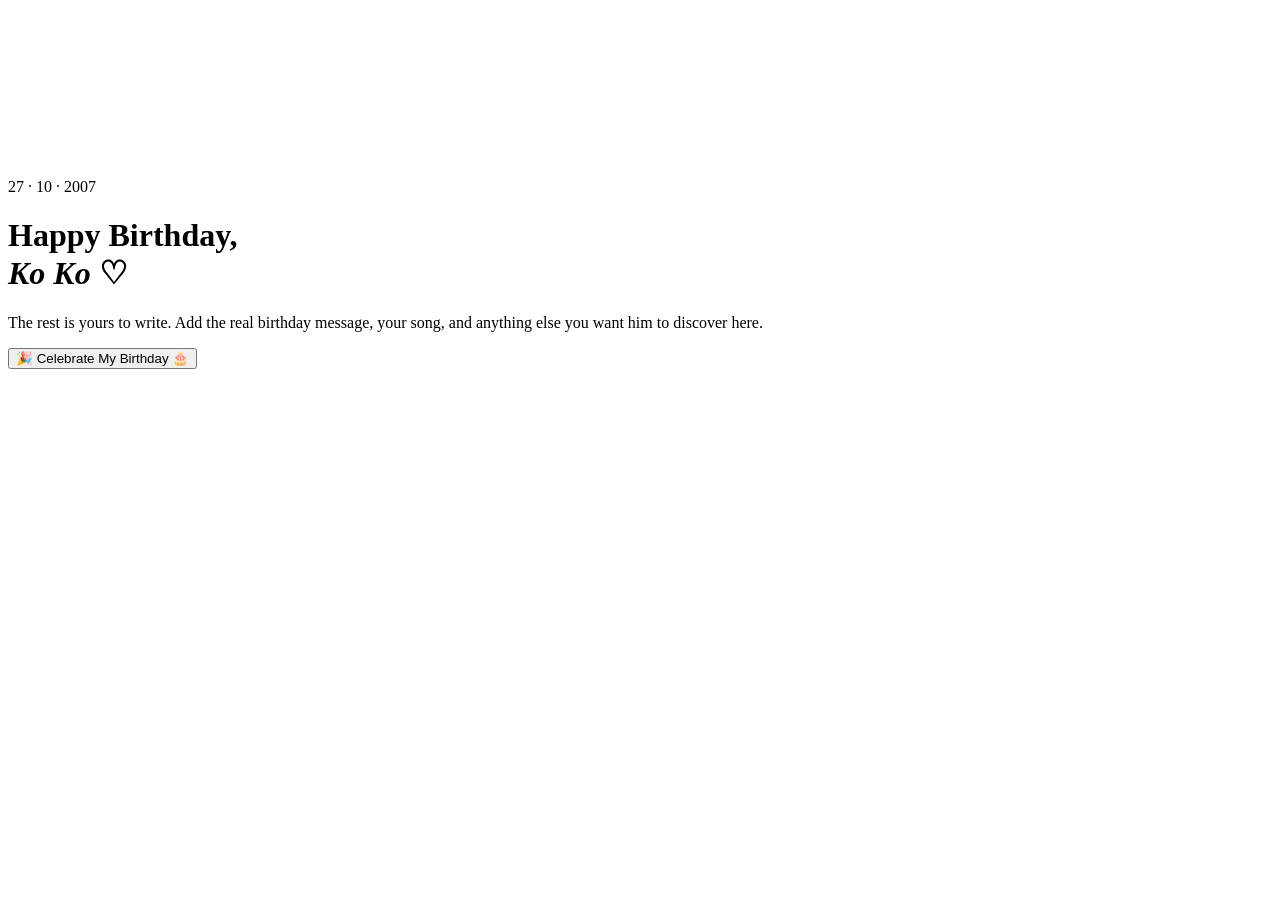
==== final.html @ d56f0968 "Add files via upload" ====
<!DOCTYPE html>
<html lang="en">
<head>
<meta charset="UTF-8"><meta name="viewport" content="width=device-width,initial-scale=1">
<title>Happy Birthday ♡</title><link rel="stylesheet" href="css/style.css">
</head>
<body class="final-page">
<canvas id="confetti"></canvas>

<main class="final-main">

  <div class="cake" id="cake"><div class="flame"></div><div class="candle"></div><div class="icing"></div><div class="cake-body"></div></div>
  <p class="overline">27 · 10 · 2007</p>
  <h1>Happy Birthday,<br><i id="name">Ko Ko</i> ♡</h1>
  <p class="final-copy">The rest is yours to write. Add the real birthday message, your song, and anything else you want him to discover here.</p>
  

<button class="dark-btn" id="celebrate">🎉 Celebrate My Birthday 🎂</button>



<section id="wishArea" class="wish-area" hidden>
  <span class="chapter">A LITTLE MOMENT FOR YOU</span>

  <h2>Close your eyes. Make a wish. ♡</h2>

  <p>
    This time, it's your wish.
    Nobody else gets to choose it for you.
    Write down whatever your heart wishes for.
  </p>

  <form id="wishForm">
    <textarea
      id="wishInput"
      name="wish"
      maxlength="1500"
      rows="6"
      placeholder="If I could wish for anything..."
      required
    ></textarea>

    <button id="saveWish" class="dark-btn" type="submit">
      Save My Wish ♡
    </button>
  </form>

  <p id="saveStatus" role="status" aria-live="polite"></p>
</section>

<audio id="birthdaySong" preload="auto">
  <source src="assets/nastelbom-happy-birthday-495860.mp3" type="audio/mpeg">
</audio>


 
</main>
<script src="js/config.js"></script><script src="js/guard.js"></script><script src="js/final.js"></script>
</body>
</html>
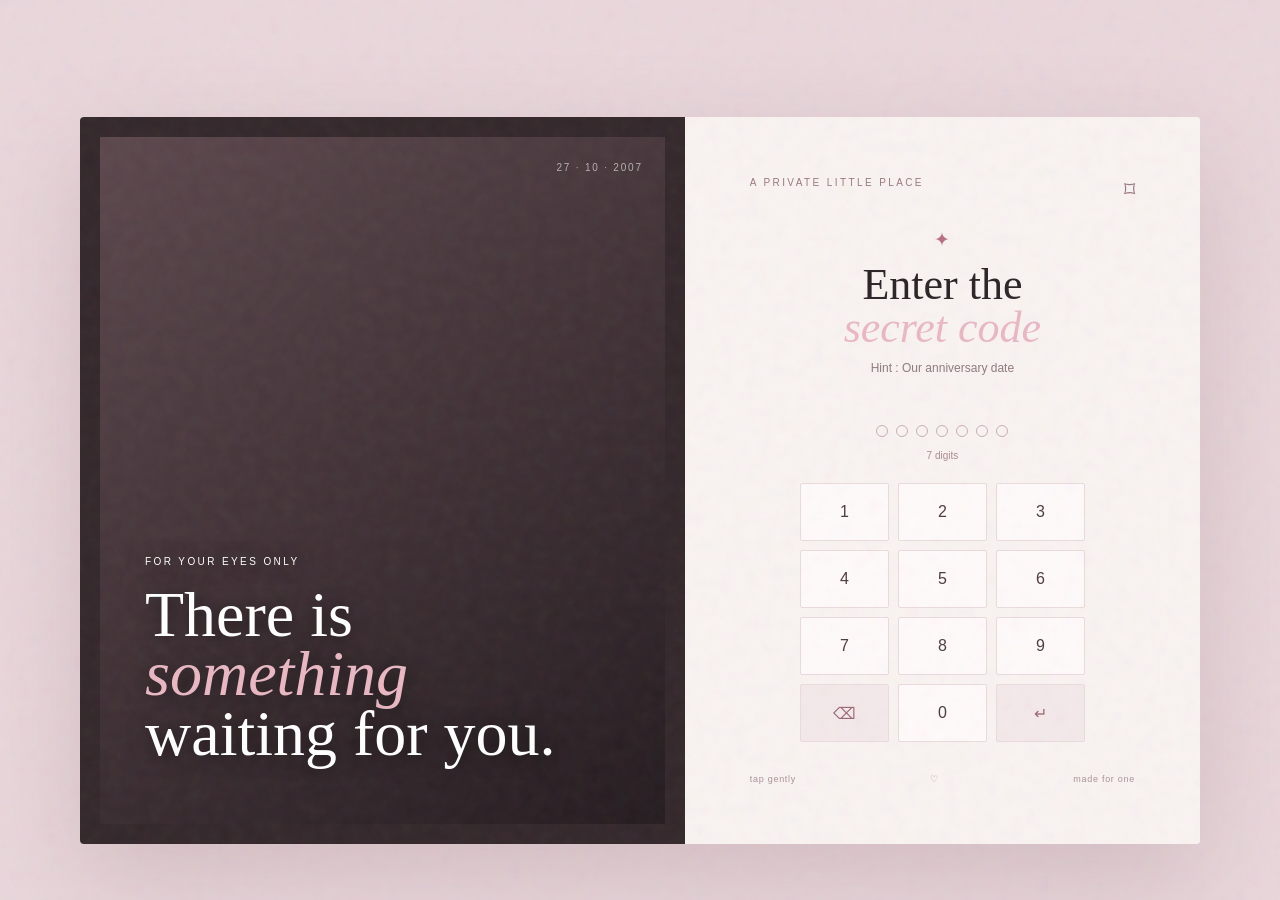
==== commit e1c7dc4a: "Update birthday message and add celebrate button Removed placeholder message and added a button for " ====
--- a/final.html
+++ b/final.html
@@ -3,6 +3,7 @@
 <head>
 <meta charset="UTF-8"><meta name="viewport" content="width=device-width,initial-scale=1">
 <title>Happy Birthday ♡</title><link rel="stylesheet" href="css/style.css">
+
 </head>
 <body class="final-page">
 <canvas id="confetti"></canvas>
@@ -12,8 +13,7 @@
   <div class="cake" id="cake"><div class="flame"></div><div class="candle"></div><div class="icing"></div><div class="cake-body"></div></div>
   <p class="overline">27 · 10 · 2007</p>
   <h1>Happy Birthday,<br><i id="name">Ko Ko</i> ♡</h1>
-  <p class="final-copy">The rest is yours to write. Add the real birthday message, your song, and anything else you want him to discover here.</p>
-  
+ 
 
 <button class="dark-btn" id="celebrate">🎉 Celebrate My Birthday 🎂</button>
 
--- a/css/style.css
+++ b/css/style.css
@@ -0,0 +1,2003 @@
+
+* {
+  box-sizing: border-box
+}
+
+html {
+  scroll-behavior: smooth
+}
+
+body {
+  margin: 0;
+  font-family: "DM Sans", sans-serif;
+  color: #2b2326
+}
+
+button {
+  font: inherit
+}
+
+a {
+  text-decoration: none;
+  color: inherit
+}
+
+.grain:after,
+.cinema-noise:after {
+  content: "";
+  position: fixed;
+  inset: -50%;
+  pointer-events: none;
+  opacity: .055;
+  background-image: url("data:image/svg+xml,%3Csvg viewBox='0 0 160 160' xmlns='http://www.w3.org/2000/svg'%3E%3Cfilter id='n'%3E%3CfeTurbulence type='fractalNoise' baseFrequency='.85' numOctaves='4' stitchTiles='stitch'/%3E%3C/filter%3E%3Crect width='100%25' height='100%25' filter='url(%23n)'/%3E%3C/svg%3E");
+  z-index: 100
+}
+
+.login {
+  min-height: 100vh;
+  background: #ead7dc;
+  display: grid;
+  place-items: center;
+  padding: 25px
+}
+
+.login-stage {
+  width: min(1120px, 100%);
+  min-height: 720px;
+  display: grid;
+  grid-template-columns: 1.08fr .92fr;
+  background: #f8f2f1;
+  box-shadow: 0 35px 100px #74535c33;
+  overflow: hidden;
+  border-radius: 4px;
+  transition: .7s
+}
+
+.login-stage.success {
+  transform: scale(1.03);
+  opacity: 0
+}
+
+.login-visual {
+  position: relative;
+  min-height: 720px;
+  background: #33272b;
+  overflow: hidden
+}
+
+.photo-frame {
+  position: absolute;
+  inset: 20px;
+  background: linear-gradient(145deg, #5c474d, #241b1f);
+  overflow: hidden
+}
+
+.photo-placeholder {
+  position: absolute;
+  inset: 0;
+  display: grid;
+  place-content: center;
+  text-align: center;
+  color: #e6cfd4;
+  letter-spacing: .18em;
+  font-size: 12px;
+  background: radial-gradient(circle at 50% 35%, #80606a, #2c2226 70%)
+}
+
+.placeholder-mark {
+  font: 80px "Playfair Display";
+  margin-bottom: 15px
+}
+
+.photo-placeholder small {
+  display: block;
+  letter-spacing: 0;
+  font-size: 10px;
+  opacity: .65;
+  margin-top: 8px
+}
+
+.visual-copy {
+  position: absolute;
+  left: 65px;
+  bottom: 65px;
+  color: #fff;
+  z-index: 2;
+  text-shadow: 0 2px 20px #0009
+}
+
+.visual-copy span,
+.tiny-label,
+.overline,
+.chapter {
+  font-size: 10px;
+  letter-spacing: .24em
+}
+
+.visual-copy h1 {
+  font: 500 clamp(42px, 5vw, 73px)/.93 "Playfair Display";
+  margin: 16px 0
+}
+
+.visual-copy em,
+.login-title i,
+h1 i {
+  color: #e9b8c3
+}
+
+.visual-copy p {
+  font-size: 12px;
+  opacity: .75
+}
+
+.date-stamp {
+  position: absolute;
+  right: 42px;
+  top: 45px;
+  color: #fff9;
+  font-size: 10px;
+  letter-spacing: .18em;
+  z-index: 3
+}
+
+.login-panel {
+  padding: 60px 65px;
+  display: flex;
+  flex-direction: column;
+  justify-content: center;
+  background: #f9f3f1
+}
+
+.panel-top {
+  display: flex;
+  justify-content: space-between;
+  color: #9a777f
+}
+
+.lock {
+  font-size: 22px
+}
+
+.login-title {
+  text-align: center;
+  margin: 25px 0 25px
+}
+
+.star {
+  font-size: 19px;
+  color: #b86f7e
+}
+
+.login-title h2 {
+  font: 500 44px/.98 "Playfair Display";
+  margin: 12px 0
+}
+
+.login-title p {
+  font-size: 12px;
+  color: #8e7a7e
+}
+
+.pin {
+  display: flex;
+  justify-content: center;
+  gap: 8px;
+  margin: 13px 0
+}
+
+.pin i {
+  width: 12px;
+  height: 12px;
+  border: 1px solid #c9afb5;
+  border-radius: 50%;
+  transition: .2s
+}
+
+.pin i.on {
+  background: #ad6878;
+  border-color: #ad6878;
+  box-shadow: 0 0 0 4px #ad68781a
+}
+
+.message {
+  text-align: center;
+  height: 18px;
+  color: #aa8b91;
+  font-size: 10px;
+  margin-bottom: 15px
+}
+
+.message.error {
+  color: #b84f63
+}
+
+.keypad {
+  width: 285px;
+  max-width: 100%;
+  margin: auto;
+  display: grid;
+  grid-template-columns: repeat(3, 1fr);
+  gap: 9px
+}
+
+.keypad button {
+  height: 58px;
+  border: 1px solid #eadbdd;
+  background: #fffafa;
+  color: #4b3b40;
+  border-radius: 2px;
+  cursor: pointer;
+  transition: .2s
+}
+
+.keypad button:hover {
+  background: #efdde1;
+  transform: translateY(-2px)
+}
+
+.keypad .soft {
+  background: #f4e9ea;
+  color: #9b6874
+}
+
+.login-bottom {
+  display: flex;
+  justify-content: space-between;
+  font-size: 9px;
+  color: #aa9297;
+  margin-top: 32px;
+  letter-spacing: .08em
+}
+
+.cinema {
+  min-height: 100vh;
+  background: #0d0a0c;
+  color: #f9f2ef;
+  display: grid;
+  place-items: center
+}
+
+.intro {
+  text-align: center;
+  width: min(760px, 90%);
+  position: relative
+}
+
+.intro-line {
+  height: 1px;
+  width: 55px;
+  background: #bd7888;
+  margin: 0 auto 28px
+}
+
+.intro h1 {
+  font: 500 clamp(45px, 7vw, 88px)/.95 "Playfair Display";
+  min-height: 1.9em;
+  margin: 15px 0
+}
+
+.intro-sub {
+  max-width: 510px;
+  margin: 0 auto;
+  color: #a99b9f;
+  line-height: 1.7;
+  font-size: 14px
+}
+
+.ghost-btn {
+  margin-top: 38px;
+  padding: 14px 24px;
+  border: 1px solid #69545a;
+  background: transparent;
+  color: #fff;
+  border-radius: 999px;
+  cursor: pointer
+}
+
+.ghost-btn span {
+  margin-left: 18px;
+  color: #d18b99
+}
+
+.progress {
+  position: fixed;
+  bottom: 30px;
+  left: 50%;
+  transform: translateX(-50%);
+  font-size: 9px;
+  letter-spacing: .2em;
+  color: #73666b
+}
+
+.progress span {
+  display: inline-block;
+  width: 70px;
+  height: 1px;
+  background: #5c4c51;
+  margin: 0 12px 3px
+}
+
+.gift-page,
+.letter-page {
+  min-height: 100vh;
+  background: #eee1dc
+}
+
+.minimal-head {
+  height: 75px;
+  padding: 0 5%;
+  display: flex;
+  align-items: center;
+  justify-content: space-between;
+  font-size: 9px;
+  letter-spacing: .2em;
+  color: #897278;
+  border-bottom: 1px solid #dac8c6
+}
+
+.gift-stage {
+  text-align: center;
+  min-height: calc(100vh - 75px);
+  display: flex;
+  flex-direction: column;
+  align-items: center;
+  justify-content: center
+}
+
+.gift-stage h1 {
+  font: 500 clamp(46px, 7vw, 84px)/.95 "Playfair Display";
+  margin: 17px 0
+}
+
+.subtle {
+  color: #8c777a;
+  font-size: 13px
+}
+
+.gift-box {
+  width: 180px;
+  height: 155px;
+  position: relative;
+  margin: 55px auto 28px;
+  cursor: pointer;
+  filter: drop-shadow(0 30px 25px #5e3b431f)
+}
+
+.box-body {
+  position: absolute;
+  left: 15px;
+  right: 15px;
+  bottom: 0;
+  height: 100px;
+  background: #b97181;
+  border-radius: 3px
+}
+
+.lid {
+  position: absolute;
+  z-index: 4;
+  left: 5px;
+  right: 5px;
+  top: 36px;
+  height: 34px;
+  background: #c88795;
+  border-radius: 3px;
+  transition: .8s
+}
+
+.lid span {
+  color: #f7e4e6
+}
+
+.ribbon-v {
+  position: absolute;
+  z-index: 5;
+  left: 82px;
+  top: 36px;
+  width: 17px;
+  height: 119px;
+  background: #efd3d8
+}
+
+.ribbon-h {
+  position: absolute;
+  z-index: 5;
+  left: 15px;
+  right: 15px;
+  top: 77px;
+  height: 14px;
+  background: #efd3d8
+}
+
+.glow {
+  position: absolute;
+  inset: -50px;
+  background: #e7aeba55;
+  filter: blur(35px);
+  z-index: -1
+}
+
+.gift-box.opened .lid {
+  transform: translateY(-80px) rotate(-4deg);
+  opacity: .1
+}
+
+.gift-box.opened .box-body {
+  transform: translateY(20px);
+  transition: .7s
+}
+
+.gift-box.opened .glow {
+  opacity: 1;
+  transform: scale(1.5)
+}
+
+.dark-btn {
+  border: 0;
+  background: #2e2528;
+  color: white;
+  padding: 14px 24px;
+  border-radius: 999px;
+  cursor: pointer;
+  font-size: 12px;
+  transition: .2s
+}
+
+.dark-btn:hover {
+  transform: translateY(-2px);
+  background: #a86170
+}
+
+.hint {
+  font-size: 9px;
+  color: #a58f93;
+  margin-top: 12px
+}
+
+.memory-page {
+  min-height: 100vh;
+  background: #f4eee9
+}
+
+.memory-main,
+.story-main {
+  width: min(1120px, 90%);
+  margin: auto;
+  padding: 80px 0
+}
+
+.chapter-intro {
+  max-width: 700px;
+  margin-bottom: 55px
+}
+
+.chapter-intro h1 {
+  font: 500 clamp(48px, 7vw, 88px)/.92 "Playfair Display";
+  margin: 18px 0
+}
+
+.chapter-intro p {
+  max-width: 480px;
+  color: #8b787a;
+  line-height: 1.7
+}
+
+.memory-wall {
+  display: grid;
+  grid-template-columns: 1fr 1fr 1fr;
+  gap: 28px;
+  align-items: start
+}
+
+.memory-card {
+  background: #fff;
+  padding: 12px 12px 20px;
+  box-shadow: 0 20px 50px #49323712;
+  transition: .4s
+}
+
+.memory-card:hover {
+  transform: translateY(-8px) rotate(0) !important
+}
+
+.memory-card:nth-child(1) {
+  transform: rotate(-2deg)
+}
+
+.memory-card:nth-child(2) {
+  transform: translateY(65px) rotate(2deg)
+}
+
+.memory-card:nth-child(3) {
+  transform: translateY(10px) rotate(-1deg);
+  grid-column: 2/4
+}
+
+.memory-card:nth-child(4) {
+  transform: translateY(30px) rotate(2deg)
+}
+
+.real-photo {
+  height: 260px;
+  display: grid;
+  place-items: center;
+  background: linear-gradient(135deg, #dac2c6, #efe1da);
+  color: #99777e;
+  font-size: 10px;
+  letter-spacing: .2em
+}
+
+.memory-card.wide .real-photo {
+  height: 320px
+}
+
+.memory-card span {
+  display: block;
+  font-size: 9px;
+  color: #b78a92;
+  margin: 18px 5px 5px
+}
+
+.memory-card h3 {
+  font: 500 25px "Playfair Display";
+  margin: 0 5px
+}
+
+.memory-card p {
+  font-size: 11px;
+  color: #887579;
+  margin: 8px 5px
+}
+
+.next-link {
+  display: block;
+  width: max-content;
+  margin: 70px auto 0;
+  font-size: 12px;
+  letter-spacing: .08em;
+  color: #80686e
+}
+
+.next-link b {
+  font-size: 18px;
+  margin-left: 15px;
+  color: #b36978
+}
+
+.story-page {
+  min-height: 100vh;
+  background: #21191d;
+  color: #f5ebe8
+}
+
+.story-main {
+  padding-bottom: 100px
+}
+
+.centered {
+  text-align: center;
+  margin: 20px auto 85px
+}
+
+.centered p {
+  margin: 0 auto;
+  color: #9e8e91
+}
+
+.story-line {
+  max-width: 760px;
+  margin: auto;
+  border-left: 1px solid #59474c;
+  padding-left: 48px
+}
+
+.story-line article {
+  position: relative;
+  padding: 0 0 75px
+}
+
+.story-line time {
+  position: absolute;
+  left: -71px;
+  top: -2px;
+  width: 45px;
+  height: 45px;
+  border: 1px solid #71565d;
+  border-radius: 50%;
+  display: grid;
+  place-items: center;
+  font-size: 10px;
+  color: #d19aa5;
+  background: #21191d
+}
+
+.story-line small {
+  font-size: 9px;
+  letter-spacing: .18em;
+  color: #b87986
+}
+
+.story-line h2 {
+  font: 500 35px "Playfair Display";
+  margin: 13px 0
+}
+
+.story-line p {
+  color: #a69598;
+  line-height: 1.8;
+  font-size: 13px;
+  max-width: 560px
+}
+
+.letter-stage {
+  min-height: calc(100vh - 75px);
+  display: flex;
+  flex-direction: column;
+  align-items: center;
+  justify-content: center
+}
+
+
+
+.envelope-wrap {
+  width: min(600px, 88vw);
+  height: 390px;
+  position: relative;
+  perspective: 1000px;
+  margin-bottom: 35px
+}
+
+.envelope-back {
+  position: absolute;
+  inset: 25px 0 0;
+  background: #c99586;
+  border-radius: 3px;
+  box-shadow: 0 25px 70px #55333b22
+}
+
+
+.letter-sheet {
+  position: absolute;
+  z-index: 3;
+  left: 9%;
+  right: 9%;
+  top: 50px;
+  height: 350px;
+  background: #fffaf2;
+  padding: 22px 28px;
+  box-shadow: 0 10px 35px #533b361c;
+  transition: .9s;
+  overflow: hidden;
+}
+
+.letter-sheet small {
+  font-size: 9px;
+  letter-spacing: .2em;
+  color: #b07680;
+}
+
+.letter-sheet h1 {
+  font: 500 25px "Playfair Display", Georgia, serif;
+  margin: 8px 0 12px;
+}
+
+.letter-sheet p {
+  font-size: 11.5px;
+  line-height: 1.45;
+  color: #000000b0;
+  margin: 0;
+}
+
+
+
+.signature {
+  font: italic 20px "Playfair Display";
+  text-align: right;
+  margin-top: 20px
+}
+
+.envelope-flap {
+  position: absolute;
+  z-index: 5;
+  left: 0;
+  right: 0;
+  top: 25px;
+  height: 180px;
+  background: #d9aa9c;
+  clip-path: polygon(0 0, 100% 0, 50% 100%);
+  transform-origin: top;
+  transition: .9s;
+  filter: drop-shadow(0 2px 2px #6a3d4514)
+}
+
+.envelope-wrap.opened .envelope-flap {
+  transform: rotateX(180deg);
+  z-index: 1
+}
+
+.envelope-wrap.opened .letter-sheet {
+  transform: translateY(-15px);
+  z-index: 6;
+}
+
+.secret-page {
+  min-height: 100vh;
+  background: #f2e6e0
+}
+
+.secret-main {
+  width: min(850px, 90%);
+  margin: auto;
+  text-align: center;
+  padding: 95px 0
+}
+
+.secret-main h1 {
+  font: 500 clamp(50px, 7vw, 86px)/.95 "Playfair Display";
+  margin: 18px 0
+}
+
+.secret-main>p {
+  color: #8b767b
+}
+
+.question-card {
+  margin: 55px auto 0;
+  max-width: 620px;
+  background: #fffaf7;
+  padding: 45px;
+  box-shadow: 0 25px 60px #4c343a12;
+  text-align: left
+}
+
+.question-card small {
+  font-size: 9px;
+  letter-spacing: .2em;
+  color: #aa7180
+}
+
+.question-card h2 {
+  font: 500 30px "Playfair Display";
+  margin: 18px 0 28px
+}
+
+.answers {
+  display: grid;
+  gap: 10px
+}
+
+.answers button {
+  padding: 14px;
+  border: 1px solid #dfcacc;
+  background: #fff;
+  border-radius: 3px;
+  text-align: left;
+  cursor: pointer
+}
+
+.answers button:hover {
+  background: #f5e6e8
+}
+
+.good,
+.bad {
+  font-size: 11px;
+  margin-top: 15px
+}
+
+.good {
+  color: #548065
+}
+
+.bad {
+  color: #a75867
+}
+
+
+.final-page {
+  min-height: 100vh;
+  min-height: 100dvh;
+  background: radial-gradient(circle at 50% 35%, #fff5f2, #edd6dc);
+  display: flex;
+  flex-direction: column;
+  align-items: center;
+  justify-content: flex-start;
+  text-align: center;
+  overflow-x: hidden;
+  overflow-y: auto;
+}
+
+.final-main {
+  position: relative;
+  z-index: 2;
+  width: 100%;
+  max-width: 800px;
+  padding: 50px 20px 70px;
+  flex-shrink: 0;
+}
+
+
+.final-main h1 {
+  font: 500 clamp(48px, 7vw, 90px)/.93 "Playfair Display";
+  margin: 18px 0
+}
+
+.final-copy {
+  max-width: 530px;
+  color: #8c767b;
+  line-height: 1.8;
+  font-size: 13px;
+  margin: 0 auto 28px
+}
+
+.cake {
+  width: 190px;
+  height: 170px;
+  position: relative;
+  margin: 0 auto 30px;
+  transition: .4s
+}
+
+.cake-body {
+  position: absolute;
+  left: 20px;
+  right: 20px;
+  bottom: 15px;
+  height: 85px;
+  background: #bd7787;
+  border-radius: 8px 8px 18px 18px
+}
+
+.icing {
+  position: absolute;
+  z-index: 2;
+  left: 20px;
+  right: 20px;
+  top: 65px;
+  height: 30px;
+  background: #fff3ef;
+  border-radius: 50%
+}
+
+.candle {
+  position: absolute;
+  z-index: 3;
+  left: 89px;
+  top: 20px;
+  width: 12px;
+  height: 52px;
+  background: #e8bdc5;
+  border-radius: 4px
+}
+
+.flame {
+  position: absolute;
+  z-index: 5;
+  left: 91px;
+  top: 3px;
+  width: 9px;
+  height: 18px;
+  background: #e9a754;
+  border-radius: 50% 50% 45% 45%;
+  animation: flick 0.65s infinite alternate
+}
+
+@keyframes flick {
+  to {
+    transform: scale(.75);
+    opacity: .65
+  }
+}
+
+.cake.celebrated .flame {
+  opacity: 0;
+  transform: scale(0)
+}
+
+.replay {
+  font-size: 10px;
+  color: #8c767b;
+  margin-top: 18px;
+  cursor: pointer;
+  text-decoration: underline
+}
+
+#confetti {
+  position: fixed;
+  inset: 0;
+  z-index: 10;
+  pointer-events: none
+}
+
+.final-orbit {
+  position: fixed;
+  inset: 10%;
+  border: 1px solid #c0838d33;
+  border-radius: 50%;
+  animation: spin 25s linear infinite;
+  color: #b66d7c;
+  font-size: 24px
+}
+
+@keyframes spin {
+  to {
+    transform: rotate(360deg)
+  }
+}
+
+@media(max-width:800px) {
+  .login {
+    padding: 0
+  }
+
+  .login-stage {
+    grid-template-columns: 1fr;
+    min-height: 100vh
+  }
+
+  .login-visual {
+    min-height: 48vh
+  }
+
+  .login-panel {
+    min-height: 52vh;
+    padding: 35px 25px
+  }
+
+  .visual-copy {
+    left: 35px;
+    bottom: 35px
+  }
+
+  .visual-copy h1 {
+    font-size: 48px
+  }
+
+  .memory-wall {
+    grid-template-columns: 1fr 1fr
+  }
+
+  .memory-card:nth-child(3) {
+    grid-column: 1/3
+  }
+
+  .memory-card:nth-child(2) {
+    transform: translateY(25px)
+  }
+
+  .story-line {
+    padding-left: 35px
+  }
+
+  .story-line time {
+    left: -58px;
+    width: 38px;
+    height: 38px
+  }
+
+  .letter-sheet {
+    padding: 28px
+  }
+
+  .envelope-wrap {
+    height: 350px
+  }
+
+  .question-card {
+    padding: 30px
+  }
+}
+
+@media(max-width:520px) {
+  .memory-wall {
+    grid-template-columns: 1fr
+  }
+
+  .memory-card:nth-child(3) {
+    grid-column: auto
+  }
+
+  .memory-card:nth-child(2),
+  .memory-card:nth-child(3),
+  .memory-card:nth-child(4) {
+    transform: none
+  }
+
+  .real-photo,
+  .memory-card.wide .real-photo {
+    height: 250px
+  }
+
+  .chapter-intro h1 {
+    font-size: 54px
+  }
+
+  .story-line h2 {
+    font-size: 28px
+  }
+
+  
+  
+
+  .visual-copy h1 {
+    font-size: 42px
+  }
+}
+
+#confetti {
+  position: fixed;
+  inset: 0;
+  width: 100%;
+  height: 100%;
+  pointer-events: none;
+  z-index: 1000;
+}
+
+.photo-frame img {
+  width: 100%;
+  height: 100%;
+  object-fit: cover;
+  display: block;
+  filter: brightness(0.88);
+  transition: transform 1s ease;
+}
+
+.photo-frame:hover img {
+  transform: scale(1.03);
+}
+
+.real-photo {
+  overflow: hidden;
+}
+
+.real-photo img {
+  width: 100%;
+  height: 100%;
+  object-fit: cover;
+  display: block;
+}
+
+.music-btn {
+  display: block;
+  margin: 12px auto;
+  padding: 10px 22px;
+  border: 1px solid currentColor;
+  border-radius: 30px;
+  background: transparent;
+  color: inherit;
+  cursor: pointer;
+  transition: transform 0.2s ease;
+}
+
+.music-btn:hover {
+  transform: scale(1.04);
+}
+
+.music-btn[hidden] {
+  display: none;
+}
+
+#celebrate {
+  position: relative;
+  z-index: 1001;
+  transition: transform 0.25s ease, box-shadow 0.25s ease;
+}
+
+#celebrate:hover {
+  transform: translateY(-3px) scale(1.04);
+  box-shadow: 0 8px 28px rgba(255, 107, 138, 0.3);
+}
+
+.cake-celebrating {
+  animation: birthdayBounce 0.8s ease-in-out infinite alternate;
+}
+
+.wish-area {
+  max-width: 520px;
+  margin: 35px auto;
+  padding: 28px 22px;
+  text-align: center;
+  border: 1px solid rgba(200, 155, 109, 0.5);
+  border-radius: 18px;
+  background: rgba(255, 255, 255, 0.06);
+}
+
+.wish-area[hidden] {
+  display: none !important;
+}
+
+.wish-area textarea {
+  display: block;
+  width: 100%;
+  box-sizing: border-box;
+  margin: 24px 0 16px;
+  padding: 16px;
+  border: 1px solid rgba(200, 155, 109, 0.6);
+  border-radius: 12px;
+  background: rgba(255, 255, 255, 0.08);
+  color: inherit;
+  font: inherit;
+  line-height: 1.7;
+  resize: vertical;
+}
+
+.wish-area textarea::placeholder {
+  color: inherit;
+  opacity: 0.55;
+}
+
+.wish-area textarea:focus {
+  outline: 1px solid #c89b6d;
+}
+
+#wishForm button {
+  margin-top: 8px;
+}
+
+#saveStatus {
+  min-height: 1.5em;
+  font-size: 0.9rem;
+  line-height: 1.6;
+}
+
+@keyframes birthdayBounce {
+  from {
+    transform: translateY(0) rotate(-2deg);
+  }
+
+  to {
+    transform: translateY(-10px) rotate(2deg);
+  }
+}
+
+@media (prefers-reduced-motion: reduce) {
+  .cake-celebrating {
+    animation: none;
+  }
+}
+
+.flame.flame-out {
+  animation: none;
+  opacity: 0;
+  transform: scale(0);
+  transition: opacity 0.3s ease, transform 0.3s ease;
+}
+
+/* ===== BIRTHDAY CINEMA — MIDNIGHT & CHAMPAGNE ===== */
+
+.cinema {
+  position: relative;
+  isolation: isolate;
+  overflow: hidden;
+  min-height: 100vh;
+  color: #fff5ed;
+  background:
+    radial-gradient(ellipse at 50% 42%,
+      rgba(126, 66, 105, 0.42) 0%,
+      transparent 48%),
+    radial-gradient(circle at 12% 12%,
+      rgba(190, 119, 111, 0.17),
+      transparent 32%),
+    radial-gradient(circle at 90% 85%,
+      rgba(181, 137, 76, 0.13),
+      transparent 30%),
+    linear-gradient(145deg, #170f25 0%, #29152e 48%, #100d1b 100%);
+}
+
+/* Soft birthday glow */
+.cinema::before {
+  content: "";
+  position: fixed;
+  inset: 0;
+  z-index: -1;
+  pointer-events: none;
+  background:
+    radial-gradient(circle at 50% 48%,
+      rgba(255, 204, 160, 0.07),
+      transparent 38%);
+}
+
+/* Thin champagne line */
+.cinema .intro-line {
+  width: 75px;
+  height: 2px;
+  background: linear-gradient(90deg,
+      transparent,
+      #e9bd7b,
+      #fff0cf,
+      #e9bd7b,
+      transparent);
+  box-shadow: 0 0 18px rgba(233, 189, 123, 0.35);
+}
+
+/* Small heading */
+.cinema .overline {
+  color: #e9bd9f;
+  letter-spacing: 0.35em;
+}
+
+/* Main typing text */
+.cinema .intro h1 {
+  color: #fff0dc;
+  text-shadow:
+    0 0 35px rgba(237, 182, 151, 0.12),
+    0 4px 30px rgba(0, 0, 0, 0.2);
+}
+
+/* Birthday button */
+.cinema .ghost-btn {
+  position: relative;
+  padding: 15px 27px;
+  color: #fff2e2;
+  border: 1px solid rgba(233, 189, 123, 0.62);
+  background: linear-gradient(135deg,
+      rgba(119, 64, 92, 0.48),
+      rgba(54, 32, 62, 0.75));
+  box-shadow:
+    0 8px 35px rgba(0, 0, 0, 0.2),
+    inset 0 0 18px rgba(233, 189, 123, 0.035);
+  transition:
+    transform 0.3s ease,
+    background 0.3s ease,
+    box-shadow 0.3s ease,
+    border-color 0.3s ease;
+}
+
+.cinema .ghost-btn:hover {
+  transform: translateY(-3px);
+  color: #fffaf2;
+  border-color: #f4d7a2;
+  background: linear-gradient(135deg,
+      #87516e,
+      #52304f);
+  box-shadow:
+    0 10px 35px rgba(184, 112, 136, 0.2),
+    0 0 22px rgba(233, 189, 123, 0.12);
+}
+
+.cinema .ghost-btn span {
+  color: #f2cb87;
+}
+
+/* Page progress */
+.cinema .progress {
+  color: #b9a0b6;
+}
+
+.cinema .progress span {
+  background: linear-gradient(90deg,
+      #a66c91,
+      #e9bd7b);
+}
+
+/* Keep the grain subtle */
+.cinema-noise:after {
+  opacity: 0.035;
+}
+
+
+
+/* =========================================
+   MEMORIES — A COLLECTION OF LITTLE THINGS
+   ========================================= */
+
+.memory-page {
+  min-height: 100vh;
+  background: #f3eee6;
+  color: #34272a;
+  overflow-x: hidden;
+}
+
+.memory-header {
+  min-height: 70px;
+  padding: 0 6%;
+  display: flex;
+  align-items: center;
+  justify-content: space-between;
+  gap: 15px;
+  border-bottom: 1px solid #ded3c7;
+  font-size: 9px;
+  letter-spacing: 0.13em;
+}
+
+.memory-back {
+  color: #806b6a;
+  transition: color 0.3s ease;
+}
+
+.memory-back:hover {
+  color: #b06e7d;
+}
+
+.memory-header-label {
+  color: #a48c80;
+  text-align: center;
+  letter-spacing: 0.2em;
+}
+
+.memory-number {
+  color: #a16e75;
+  white-space: nowrap;
+}
+
+.memory-main {
+  width: min(1100px, 88%);
+  margin: 0 auto;
+  padding: 100px 0 35px;
+}
+
+/* Opening */
+
+.memory-opening {
+  max-width: 760px;
+  margin: 0 auto 100px;
+  position: relative;
+}
+
+.memory-eyebrow {
+  display: flex;
+  align-items: center;
+  gap: 14px;
+  color: #a06e76;
+  font-size: 9px;
+  letter-spacing: 0.25em;
+}
+
+.eyebrow-line {
+  width: 55px;
+  height: 1px;
+  background: #c9a69c;
+}
+
+.memory-opening h1 {
+  margin: 30px 0 25px;
+  font: 400 clamp(64px, 9vw, 112px)/0.91
+        "Playfair Display", Georgia, serif;
+  letter-spacing: -0.065em;
+}
+
+.memory-opening h1 em {
+  color: #ae7780;
+  font-weight: 400;
+}
+
+.memory-opening-bottom {
+  display: flex;
+  justify-content: space-between;
+  align-items: flex-end;
+  gap: 30px;
+  border-top: 1px solid #ded2c7;
+  padding-top: 22px;
+}
+
+.memory-opening-bottom p {
+  max-width: 360px;
+  margin: 0;
+  color: #887775;
+  font-size: 12px;
+  line-height: 2;
+}
+
+.handwritten-note {
+  color: #a46e7b;
+  font: italic 20px "Playfair Display", Georgia, serif;
+  transform: rotate(-5deg);
+  white-space: nowrap;
+}
+
+/* Uneven editorial photo layout */
+
+.memory-wall {
+  display: grid;
+  grid-template-columns: repeat(12, minmax(0, 1fr));
+  gap: 85px 30px;
+  align-items: start;
+}
+
+.memory-card {
+  min-width: 0;
+  padding: 0;
+  background: transparent;
+  box-shadow: none;
+  transition: transform 0.45s ease;
+}
+
+.memory-card:hover {
+  transform: translateY(-5px);
+}
+
+.memory-card-one {
+  grid-column: 1 / 6;
+  grid-row: 1;
+  transform: rotate(-2deg);
+}
+
+.memory-card-two {
+  grid-column: 8 / 13;
+  grid-row: 1;
+  margin-top: 100px;
+  transform: rotate(2deg);
+}
+
+.memory-card-three {
+  grid-column: 3 / 11;
+  grid-row: 2;
+  transform: rotate(0.7deg);
+}
+
+.memory-card-four {
+  grid-column: 1 / 6;
+  grid-row: 3;
+  margin-top: 30px;
+  transform: rotate(1.5deg);
+}
+
+.memory-card-five {
+  grid-column: 8 / 13;
+  grid-row: 3;
+  margin-top: 110px;
+  transform: rotate(-2deg);
+}
+
+/* Photos */
+
+.memory-photo {
+  position: relative;
+  width: 100%;
+  aspect-ratio: 4 / 4.8;
+  padding: 10px;
+  background: #fffdf8;
+  box-shadow:
+    0 4px 8px #39252b08,
+    0 18px 40px #39252b0d;
+  overflow: hidden;
+}
+
+.memory-card-three .memory-photo {
+  aspect-ratio: 1.45 / 1;
+  padding: 12px;
+}
+
+.memory-photo img {
+  width: 100%;
+  height: 100%;
+  display: block;
+  object-fit: cover;
+  object-position: center;
+  filter: saturate(0.88) contrast(0.97);
+  transition:
+    transform 0.8s ease,
+    filter 0.8s ease;
+}
+
+.memory-card:hover .memory-photo img {
+  transform: scale(1.035);
+  filter: saturate(1) contrast(1);
+}
+
+.photo-index {
+  position: absolute;
+  left: 18px;
+  bottom: 18px;
+  padding: 7px 9px;
+  background: #f7f0e8e8;
+  color: #795e5d;
+  font-size: 8px;
+  letter-spacing: 0.16em;
+}
+
+/* Captions */
+
+.memory-caption {
+  padding: 20px 5px 0;
+}
+
+.caption-label {
+  color: #ad7b7c;
+  font-size: 8px;
+  letter-spacing: 0.19em;
+}
+
+.memory-caption h2 {
+  margin: 10px 0 8px;
+  color: #453237;
+  font: 400 clamp(23px, 3vw, 34px)/1.15
+        "Playfair Display", Georgia, serif;
+  letter-spacing: -0.025em;
+}
+
+.memory-caption p {
+  max-width: 310px;
+  margin: 0;
+  color: #897976;
+  font-size: 11px;
+  line-height: 1.9;
+}
+
+/* Quiet quote between memories */
+
+.memory-interlude {
+  grid-column: 6 / 13;
+  grid-row: 2;
+  align-self: center;
+  padding: 15px 5px 15px 30px;
+  border-left: 1px solid #c8a7a0;
+  margin: 25px 0 0;
+}
+
+.interlude-star {
+  display: block;
+  margin-bottom: 18px;
+  color: #b57f83;
+  font-size: 23px;
+}
+
+.memory-interlude p {
+  margin: 0;
+  color: #70575b;
+  font: italic clamp(21px, 3vw, 31px)/1.5
+        "Playfair Display", Georgia, serif;
+}
+
+.interlude-signature {
+  display: block;
+  margin-top: 20px;
+  color: #aa8982;
+  font-size: 9px;
+  letter-spacing: 0.1em;
+}
+
+/* Ending */
+
+.memory-ending {
+  max-width: 570px;
+  margin: 150px auto 90px;
+  text-align: center;
+}
+
+.ending-small {
+  color: #a26f79;
+  font-size: 8px;
+  letter-spacing: 0.25em;
+}
+
+.memory-ending > p {
+  margin: 24px auto 30px;
+  color: #806f6e;
+  font: 400 clamp(23px, 3vw, 31px)/1.6
+        "Playfair Display", Georgia, serif;
+}
+
+.memory-next {
+  display: flex;
+  justify-content: space-between;
+  align-items: center;
+  gap: 20px;
+  max-width: 360px;
+  margin: 0 auto;
+  padding: 18px 0;
+  border-top: 1px solid #d4c2b8;
+  border-bottom: 1px solid #d4c2b8;
+  color: #70565c;
+  font-size: 11px;
+  text-align: left;
+  transition: color 0.3s ease;
+}
+
+.memory-next:hover {
+  color: #b16f80;
+}
+
+.memory-next-arrow {
+  font-size: 22px;
+  transition: transform 0.3s ease;
+}
+
+.memory-next:hover .memory-next-arrow {
+  transform: translate(3px, -3px);
+}
+
+/* Footer */
+
+.memory-footer {
+  display: flex;
+  justify-content: space-between;
+  gap: 15px;
+  padding: 24px 0 12px;
+  border-top: 1px solid #ded3c7;
+  color: #a28c83;
+  font-size: 8px;
+  letter-spacing: 0.16em;
+}
+
+/* Tablet */
+
+@media (max-width: 800px) {
+  .memory-main {
+    width: 88%;
+    padding-top: 75px;
+  }
+
+  .memory-opening {
+    margin-bottom: 75px;
+  }
+
+  .memory-wall {
+    gap: 65px 22px;
+  }
+
+  .memory-card-one {
+    grid-column: 1 / 7;
+  }
+
+  .memory-card-two {
+    grid-column: 8 / 13;
+    margin-top: 65px;
+  }
+
+  .memory-card-three {
+    grid-column: 2 / 12;
+  }
+
+  .memory-interlude {
+    grid-column: 4 / 13;
+    padding-left: 20px;
+  }
+
+  .memory-card-four {
+    grid-column: 1 / 7;
+  }
+
+  .memory-card-five {
+    grid-column: 8 / 13;
+    margin-top: 75px;
+  }
+
+  .memory-ending {
+    margin-top: 110px;
+  }
+}
+
+/* Mobile */
+
+@media (max-width: 520px) {
+  .memory-header {
+    min-height: 60px;
+    padding: 0 5%;
+    gap: 8px;
+    font-size: 7px;
+  }
+
+  .memory-header-label {
+    letter-spacing: 0.1em;
+  }
+
+  .memory-main {
+    width: 86%;
+    padding-top: 65px;
+  }
+
+  .memory-opening {
+    margin-bottom: 65px;
+  }
+
+  .memory-opening h1 {
+    font-size: clamp(58px, 15vw, 78px);
+    margin: 25px 0;
+  }
+
+  .memory-opening-bottom {
+    align-items: flex-start;
+    flex-direction: column;
+    gap: 16px;
+  }
+
+  .handwritten-note {
+    align-self: flex-end;
+    font-size: 18px;
+  }
+
+  .memory-wall {
+    display: flex;
+    flex-direction: column;
+    gap: 55px;
+  }
+
+  .memory-card {
+    width: 88%;
+    margin: 0;
+  }
+
+  .memory-card-one {
+    align-self: flex-start;
+    transform: rotate(-1.5deg);
+  }
+
+  .memory-card-two {
+    align-self: flex-end;
+    transform: rotate(1.5deg);
+  }
+
+  .memory-card-three {
+    width: 100%;
+    transform: rotate(-0.5deg);
+  }
+
+  .memory-card-four {
+    align-self: flex-start;
+    transform: rotate(1.5deg);
+  }
+
+  .memory-card-five {
+    align-self: flex-end;
+    transform: rotate(-1.5deg);
+  }
+
+  .memory-photo {
+    aspect-ratio: 4 / 4.6;
+    padding: 8px;
+  }
+
+  .memory-card-three .memory-photo {
+    aspect-ratio: 1 / 1;
+    padding: 9px;
+  }
+
+  .memory-caption {
+    padding-top: 17px;
+  }
+
+  .memory-caption h2 {
+    font-size: 27px;
+  }
+
+  .memory-interlude {
+    width: 90%;
+    margin: 10px auto;
+    padding: 5px 0 5px 20px;
+  }
+
+  .memory-interlude p {
+    font-size: 24px;
+  }
+
+
+
+  .memory-ending {
+    margin: 90px auto 70px;
+  }
+
+  .memory-ending > p {
+    font-size: 24px;
+  }
+
+  .memory-footer {
+    font-size: 6px;
+    letter-spacing: 0.09em;
+  }
+}
+
+
+@media (max-width: 520px) {
+  .letter-stage {
+    min-height: calc(100vh - 75px);
+    justify-content: flex-start;
+    padding: 25px 0 45px;
+  }
+
+  .envelope-wrap {
+    width: 92%;
+    height: auto;
+    min-height: 650px;
+    margin-bottom: 25px;
+    flex-shrink: 0;
+  }
+
+  .letter-sheet {
+    position: absolute;
+    left: 4%;
+    right: 4%;
+    top: 25px;
+    height: auto;
+    min-height: 620px;
+    padding: 24px 18px 30px;
+    overflow: visible;
+    box-sizing: border-box;
+  }
+
+  .letter-sheet h1 {
+    font-size: 24px;
+    line-height: 1.3;
+    margin: 10px 0 16px;
+  }
+
+  .letter-sheet p {
+    font-size: 13px;
+    line-height: 1.8;
+    overflow-wrap: anywhere;
+    white-space: normal;
+  }
+
+  .signature {
+    margin-top: 24px;
+    padding-bottom: 10px;
+    font-size: 19px;
+  }
+
+  #openLetter {
+    transform: none;
+    margin-top: 0;
+  }
+
+  #openLetter:hover {
+    transform: translateY(-2px);
+  }
+
+  .letter-stage .next-link {
+    margin: 30px auto 0;
+  }
+}
+
+
+/* ===== LETTER PAGE: MOBILE SCROLL + ORIGINAL COLORS ===== */
+
+@media (max-width: 520px) {
+  html,
+  body.letter-page {
+    color-scheme: light;
+  }
+
+  body.letter-page {
+    min-height: 100vh;
+    min-height: 100dvh;
+    margin: 0;
+    background: #eee1dc;
+    color: #2b2326;
+    overflow-x: hidden;
+    overflow-y: auto;
+  }
+
+  .letter-page .minimal-head {
+    background: #eee1dc;
+    color: #897278;
+    border-bottom-color: #dac8c6;
+  }
+
+  .letter-stage {
+    width: 100%;
+    min-height: calc(100vh - 75px);
+    min-height: calc(100dvh - 75px);
+    height: auto;
+    padding: 25px 0 45px;
+    display: flex;
+    flex-direction: column;
+    justify-content: flex-start;
+    align-items: center;
+    overflow: visible;
+  }
+
+  .envelope-wrap {
+    width: 92%;
+    height: auto;
+    min-height: 0;
+    margin: 0 auto 25px;
+    padding: 25px 0 15px;
+    flex-shrink: 0;
+    position: relative;
+    background: #c99586;
+    perspective: 1000px;
+    overflow: visible;
+  }
+
+  .envelope-back {
+    inset: 25px 0 0;
+    background: #c99586;
+  }
+
+  .letter-sheet {
+    position: relative;
+    z-index: 3;
+    top: auto;
+    left: auto;
+    right: auto;
+    width: 92%;
+    height: auto;
+    min-height: 0;
+    margin: 0 auto;
+    padding: 24px 18px 30px;
+    background: #fffaf2;
+    color: #2b2326;
+    overflow: visible;
+    overflow-wrap: anywhere;
+    box-sizing: border-box;
+    transition: transform 0.9s;
+  }
+
+  .letter-sheet small {
+    color: #b07680;
+  }
+
+  .letter-sheet h1 {
+    font-size: 24px;
+    line-height: 1.3;
+    margin: 10px 0 16px;
+  }
+
+  .letter-sheet p {
+    margin: 0;
+    color: #000000b0;
+    font-size: 13px;
+    line-height: 1.8;
+    white-space: normal;
+    overflow-wrap: anywhere;
+  }
+
+  .signature {
+    margin-top: 24px;
+    padding-bottom: 5px;
+    color: #2b2326;
+    font-size: 19px;
+  }
+
+  .envelope-flap {
+    top: 25px;
+    height: 180px;
+    background: #d9aa9c;
+  }
+
+  .envelope-wrap.opened .letter-sheet {
+    transform: translateY(-8px);
+    z-index: 6;
+  }
+
+  #openLetter {
+    margin: 0 auto;
+    transform: none;
+    flex-shrink: 0;
+  }
+
+  #openLetter:hover {
+    transform: translateY(-2px);
+  }
+
+  .letter-stage .next-link {
+    margin: 30px auto 0;
+  }
+}
+
+/* FIX: Keep each page's background color on mobile */
+html {
+  min-height: 100%;
+  background-color: #f4eee9;
+}
+
+body.login {
+  background: #ead7dc !important;
+}
+
+body.cinema {
+  background:
+    radial-gradient(ellipse at 50% 42%, rgba(126, 66, 105, 0.42), transparent 48%),
+    linear-gradient(145deg, #170f25 0%, #29152e 48%, #100d1b 100%) !important;
+}
+
+body.gift-page,
+body.letter-page {
+  background: #eee1dc !important;
+}
+
+body.memory-page {
+  background: #f3eee6 !important;
+}
+
+body.story-page {
+  background: #21191d !important;
+}
+
+body.secret-page {
+  background: #f2e6e0 !important;
+}
+
+body.final-page {
+  background: radial-gradient(circle at 50% 35%, #fff5f2, #edd6dc) !important;
+}
